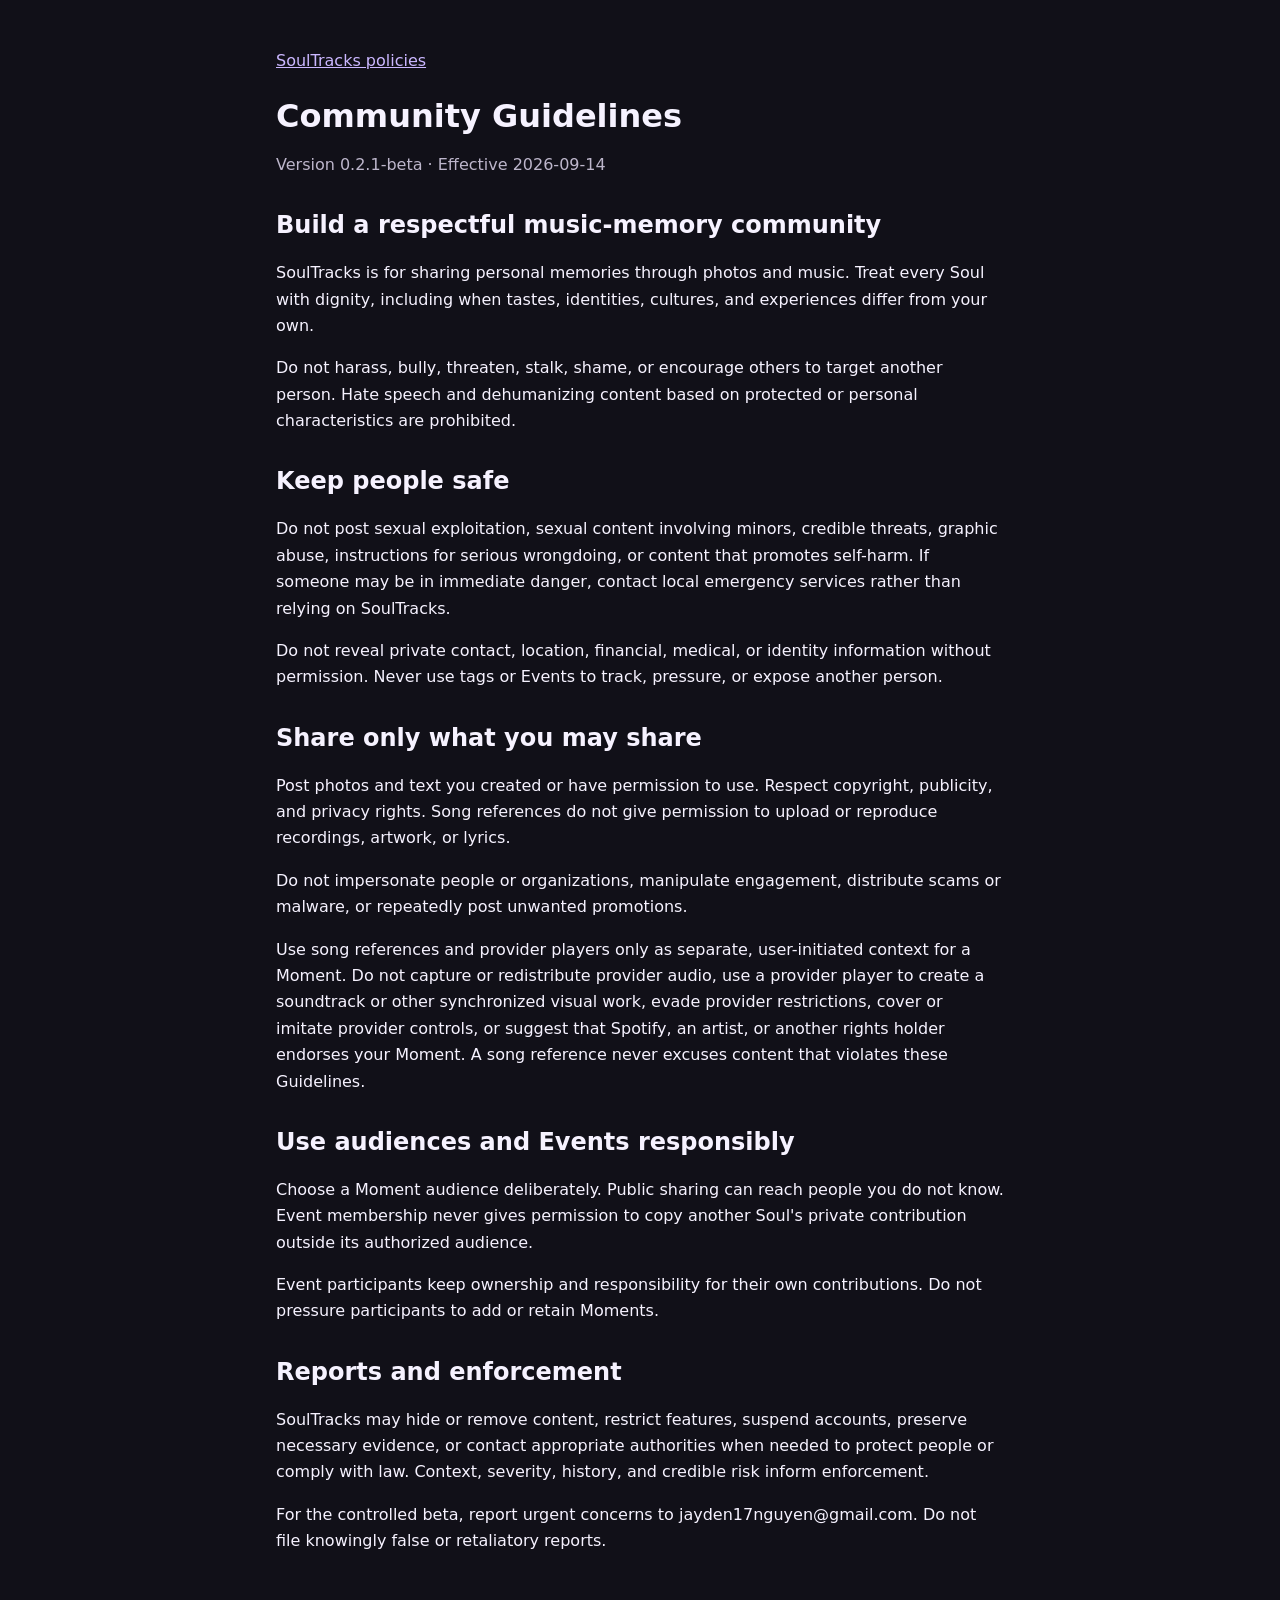
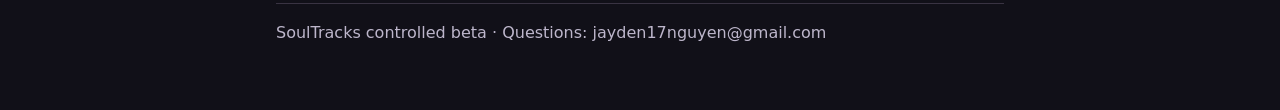
==== docs/community_guidelines/index.html @ f30afee5 "Publish SoulTracks beta policies" ====
<!doctype html>
<html lang="en-US">
<head>
  <meta charset="utf-8">
  <meta name="viewport" content="width=device-width, initial-scale=1">
  <meta name="referrer" content="no-referrer">
  <meta name="robots" content="noindex, nofollow">
  <meta http-equiv="Content-Security-Policy" content="default-src 'none'; style-src 'self'; base-uri 'none'; form-action 'none'">
  <link rel="canonical" href="https://jaydenNguyen17.github.io/SoulTracks-Policies/community_guidelines/">
  <link rel="stylesheet" href="../styles.css">
  <title>Community Guidelines | SoulTracks</title>
</head>
<body>
  <main>
    <p><a href="../">SoulTracks policies</a></p>
    <h1>Community Guidelines</h1>
    <p class="metadata">Version 0.2.1-beta · Effective 2026-09-14</p>
    <section>
      <h2>Build a respectful music-memory community</h2>
      <p>SoulTracks is for sharing personal memories through photos and music. Treat every Soul with dignity, including when tastes, identities, cultures, and experiences differ from your own.</p>
      <p>Do not harass, bully, threaten, stalk, shame, or encourage others to target another person. Hate speech and dehumanizing content based on protected or personal characteristics are prohibited.</p>
    </section>
    <section>
      <h2>Keep people safe</h2>
      <p>Do not post sexual exploitation, sexual content involving minors, credible threats, graphic abuse, instructions for serious wrongdoing, or content that promotes self-harm. If someone may be in immediate danger, contact local emergency services rather than relying on SoulTracks.</p>
      <p>Do not reveal private contact, location, financial, medical, or identity information without permission. Never use tags or Events to track, pressure, or expose another person.</p>
    </section>
    <section>
      <h2>Share only what you may share</h2>
      <p>Post photos and text you created or have permission to use. Respect copyright, publicity, and privacy rights. Song references do not give permission to upload or reproduce recordings, artwork, or lyrics.</p>
      <p>Do not impersonate people or organizations, manipulate engagement, distribute scams or malware, or repeatedly post unwanted promotions.</p>
      <p>Use song references and provider players only as separate, user-initiated context for a Moment. Do not capture or redistribute provider audio, use a provider player to create a soundtrack or other synchronized visual work, evade provider restrictions, cover or imitate provider controls, or suggest that Spotify, an artist, or another rights holder endorses your Moment. A song reference never excuses content that violates these Guidelines.</p>
    </section>
    <section>
      <h2>Use audiences and Events responsibly</h2>
      <p>Choose a Moment audience deliberately. Public sharing can reach people you do not know. Event membership never gives permission to copy another Soul&#39;s private contribution outside its authorized audience.</p>
      <p>Event participants keep ownership and responsibility for their own contributions. Do not pressure participants to add or retain Moments.</p>
    </section>
    <section>
      <h2>Reports and enforcement</h2>
      <p>SoulTracks may hide or remove content, restrict features, suspend accounts, preserve necessary evidence, or contact appropriate authorities when needed to protect people or comply with law. Context, severity, history, and credible risk inform enforcement.</p>
      <p>For the controlled beta, report urgent concerns to jayden17nguyen@gmail.com. Do not file knowingly false or retaliatory reports.</p>
    </section>
    <footer>SoulTracks controlled beta · Questions: jayden17nguyen@gmail.com</footer>
  </main>
</body>
</html>
---- docs/styles.css ----
:root {
  color-scheme: dark;
  font-family: ui-sans-serif, system-ui, -apple-system, BlinkMacSystemFont, "Segoe UI", sans-serif;
}

* {
  box-sizing: border-box;
}

body {
  background: #111018;
  color: #f6f2ff;
  line-height: 1.65;
  margin: 0;
}

main {
  margin: 0 auto;
  max-width: 48rem;
  padding: 2rem 1.25rem 4rem;
}

h1,
h2 {
  line-height: 1.25;
}

h1 {
  margin-bottom: 0.25rem;
}

h2 {
  margin-top: 2rem;
}

.metadata,
footer {
  color: #bdb6cb;
}

.policy-list {
  padding-left: 1.25rem;
}

a {
  color: #cbb7ff;
}

a:focus-visible {
  outline: 3px solid #f8bd74;
  outline-offset: 3px;
}

footer {
  border-top: 1px solid #393342;
  margin-top: 3rem;
  padding-top: 1rem;
}
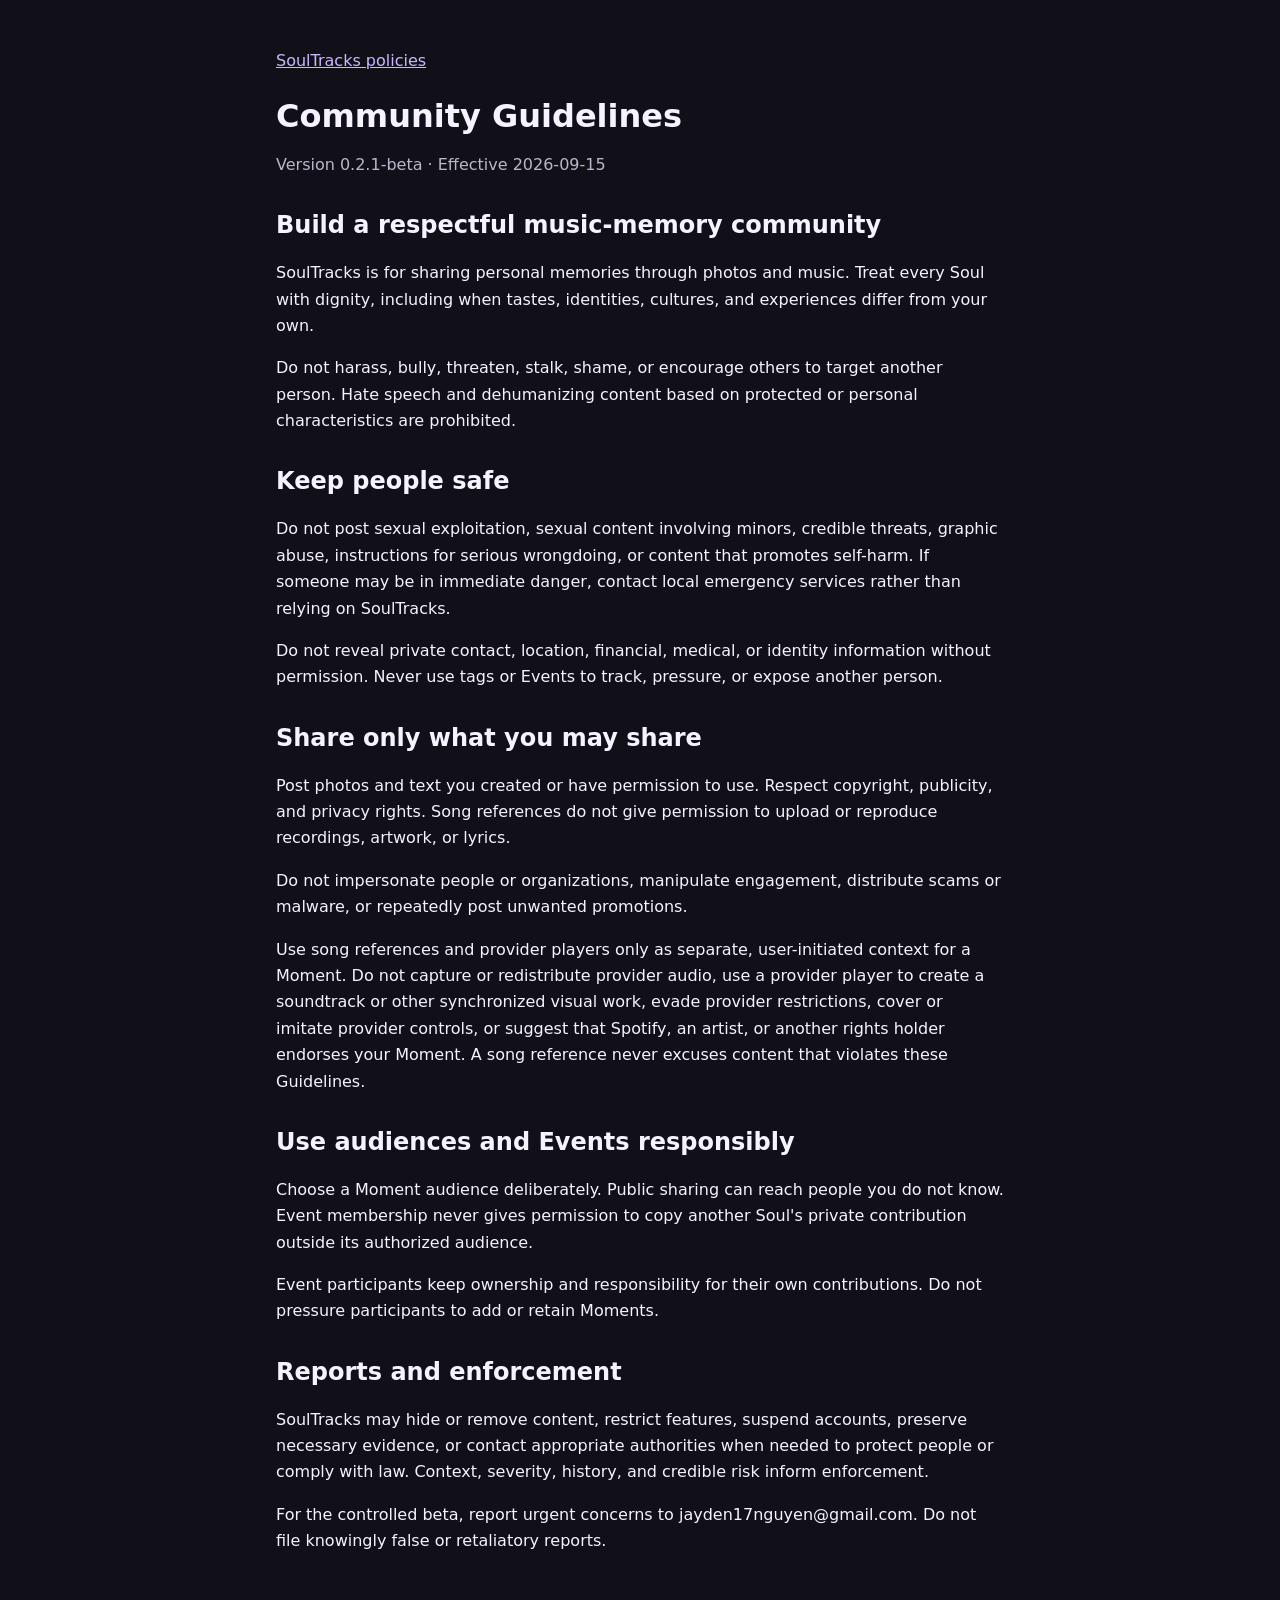
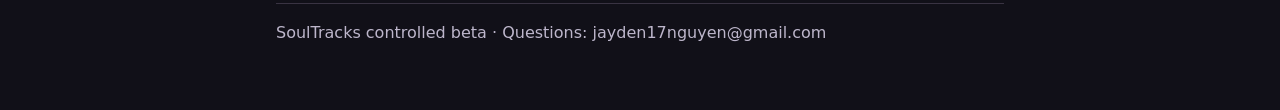
==== commit acf3e003: "Set policy effective date" ====
--- a/docs/community_guidelines/index.html
+++ b/docs/community_guidelines/index.html
@@ -14,7 +14,7 @@
   <main>
     <p><a href="../">SoulTracks policies</a></p>
     <h1>Community Guidelines</h1>
-    <p class="metadata">Version 0.2.1-beta · Effective 2026-09-14</p>
+    <p class="metadata">Version 0.2.1-beta · Effective 2026-09-15</p>
     <section>
       <h2>Build a respectful music-memory community</h2>
       <p>SoulTracks is for sharing personal memories through photos and music. Treat every Soul with dignity, including when tastes, identities, cultures, and experiences differ from your own.</p>
